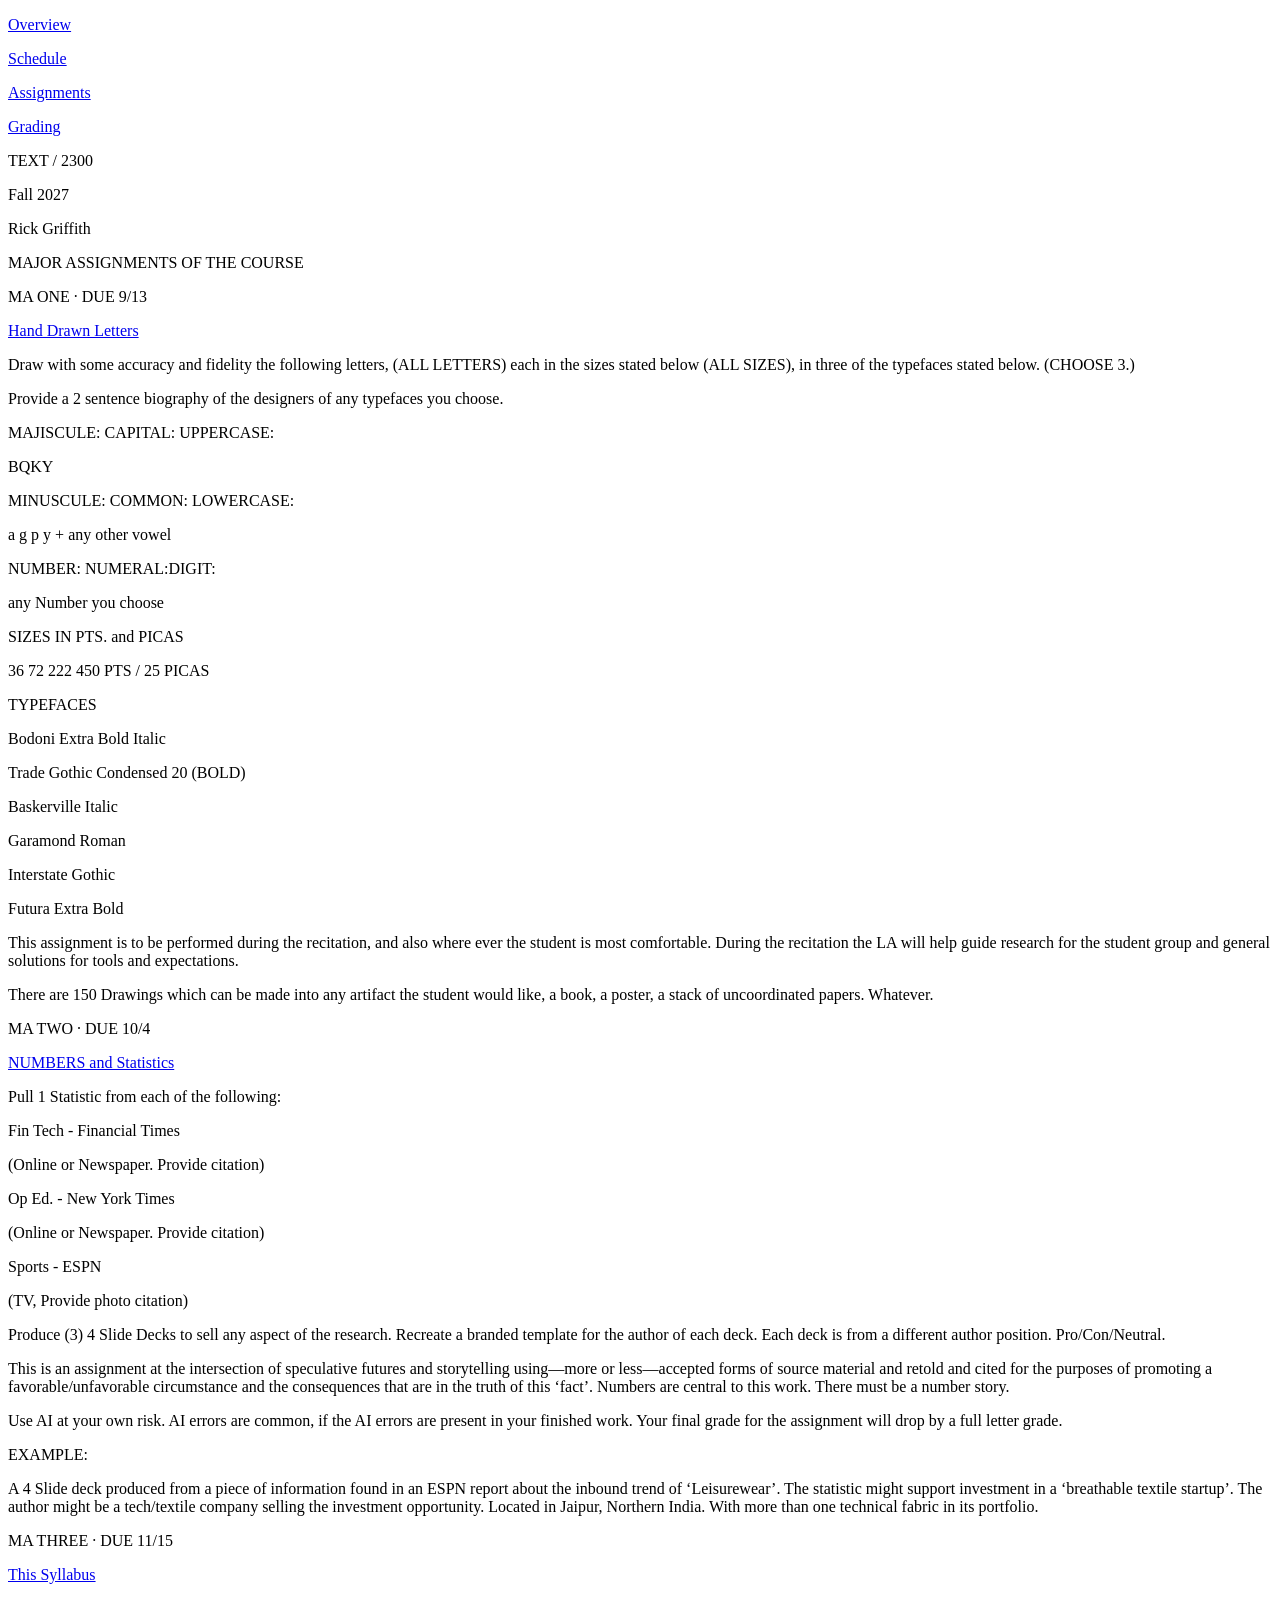
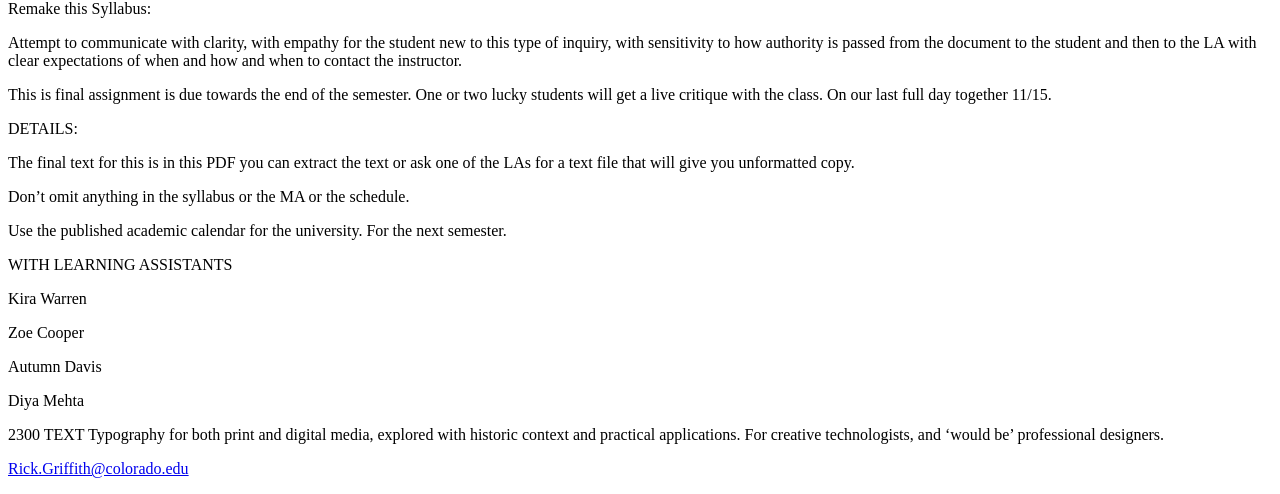
==== assignments.html @ 7f830465 "upload 1" ====
<!DOCTYPE html>
<html lang="en">
<head>
  <meta charset="UTF-8">
  <meta name="viewport" content="width=device-width, initial-scale=1">
  <title>Assignments</title>
</head>
<body>

  <p><a href="index.html">Overview</a></p>
  <p><a href="schedule.html">Schedule</a></p>
  <p><a href="assignments.html">Assignments</a></p>
  <p><a href="grading.html">Grading</a></p>
  

  <p>TEXT / 2300</p>
  <p>Fall 2027</p>
  <p>Rick Griffith</p>

  <p>MAJOR ASSIGNMENTS OF THE COURSE</p>

  <p>MA ONE · DUE 9/13</p>
  <p><a href="ma-1.html">Hand Drawn Letters</a></p>

  <p>
    Draw with some accuracy and fidelity the following letters,
    (ALL LETTERS) each in the sizes stated below (ALL SIZES),
    in three of the typefaces stated below. (CHOOSE 3.)
  </p>

  <p>
    Provide a 2 sentence biography of the designers of any
    typefaces you choose.
  </p>

  <p>MAJISCULE: CAPITAL: UPPERCASE:</p>
  <p>BQKY</p>

  <p>MINUSCULE: COMMON: LOWERCASE:</p>
  <p>a g p y + any other vowel</p>

  <p>NUMBER: NUMERAL:DIGIT:</p>
  <p>any Number you choose</p>

  <p>SIZES IN PTS. and PICAS</p>
  <p>36 72 222 450 PTS / 25 PICAS</p>

  <p>TYPEFACES</p>

  <p>Bodoni Extra Bold Italic</p>
  <p>Trade Gothic Condensed 20 (BOLD)</p>
  <p>Baskerville Italic</p>
  <p>Garamond Roman</p>
  <p>Interstate Gothic</p>
  <p>Futura Extra Bold</p>

  <p>
    This assignment is to be performed during the recitation,
    and also where ever the student is most comfortable.
    During the recitation the LA will help guide research for
    the student group and general solutions for tools and expectations.
  </p>

  <p>
    There are 150 Drawings which can be made into any artifact
    the student would like, a book, a poster, a stack of
    uncoordinated papers. Whatever.
  </p>

  <p>MA TWO · DUE 10/4</p>
  <p><a href="ma2.html">NUMBERS and Statistics</a></p>

  <p>Pull 1 Statistic from each of the following:</p>

  <p>Fin Tech - Financial Times</p>
  <p>(Online or Newspaper. Provide citation)</p>

  <p>Op Ed. - New York Times</p>
  <p>(Online or Newspaper. Provide citation)</p>

  <p>Sports - ESPN</p>
  <p>(TV, Provide photo citation)</p>

  <p>
    Produce (3) 4 Slide Decks to sell any aspect of the research.
    Recreate a branded template for the author of each deck.
    Each deck is from a different author position. Pro/Con/Neutral.
  </p>

  <p>
    This is an assignment at the intersection of speculative
    futures and storytelling using—more or less—accepted forms
    of source material and retold and cited for the purposes of
    promoting a favorable/unfavorable circumstance and the
    consequences that are in the truth of this ‘fact’.
    Numbers are central to this work. There must be a number story.
  </p>

  <p>
    Use AI at your own risk. AI errors are common, if the AI
    errors are present in your finished work. Your final grade
    for the assignment will drop by a full letter grade.
  </p>

  <p>EXAMPLE:</p>

  <p>
    A 4 Slide deck produced from a piece of information found
    in an ESPN report about the inbound trend of ‘Leisurewear’.
    The statistic might support investment in a ‘breathable
    textile startup’. The author might be a tech/textile company
    selling the investment opportunity. Located in Jaipur,
    Northern India. With more than one technical fabric in its portfolio.
  </p>

  <p>MA THREE · DUE 11/15</p>
  <p><a href="ma3.html">This Syllabus</a></p>

  <p>Remake this Syllabus:</p>

  <p>
    Attempt to communicate with clarity, with empathy for the
    student new to this type of inquiry, with sensitivity to
    how authority is passed from the document to the student
    and then to the LA with clear expectations of when and
    how and when to contact the instructor.
  </p>

  <p>
    This is final assignment is due towards the end of the
    semester. One or two lucky students will get a live critique
    with the class. On our last full day together 11/15.
  </p>

  <p>DETAILS:</p>

  <p>
    The final text for this is in this PDF you can extract the
    text or ask one of the LAs for a text file that will give
    you unformatted copy.
  </p>

  <p>Don’t omit anything in the syllabus or the MA or the schedule.</p>

  <p>
    Use the published academic calendar for the university.
    For the next semester.
  </p>

  <p>WITH LEARNING ASSISTANTS</p>

  <p>Kira Warren</p>
  <p>Zoe Cooper</p>
  <p>Autumn Davis</p>
  <p>Diya Mehta</p>

  <p>
    2300 TEXT Typography for both print and digital media,
    explored with historic context and practical applications.
    For creative technologists, and ‘would be’ professional designers.
  </p>

  <p>
    <a href="mailto:Rick.Griffith@colorado.edu">
      Rick.Griffith@colorado.edu
    </a>
  </p>

</body>
</html>
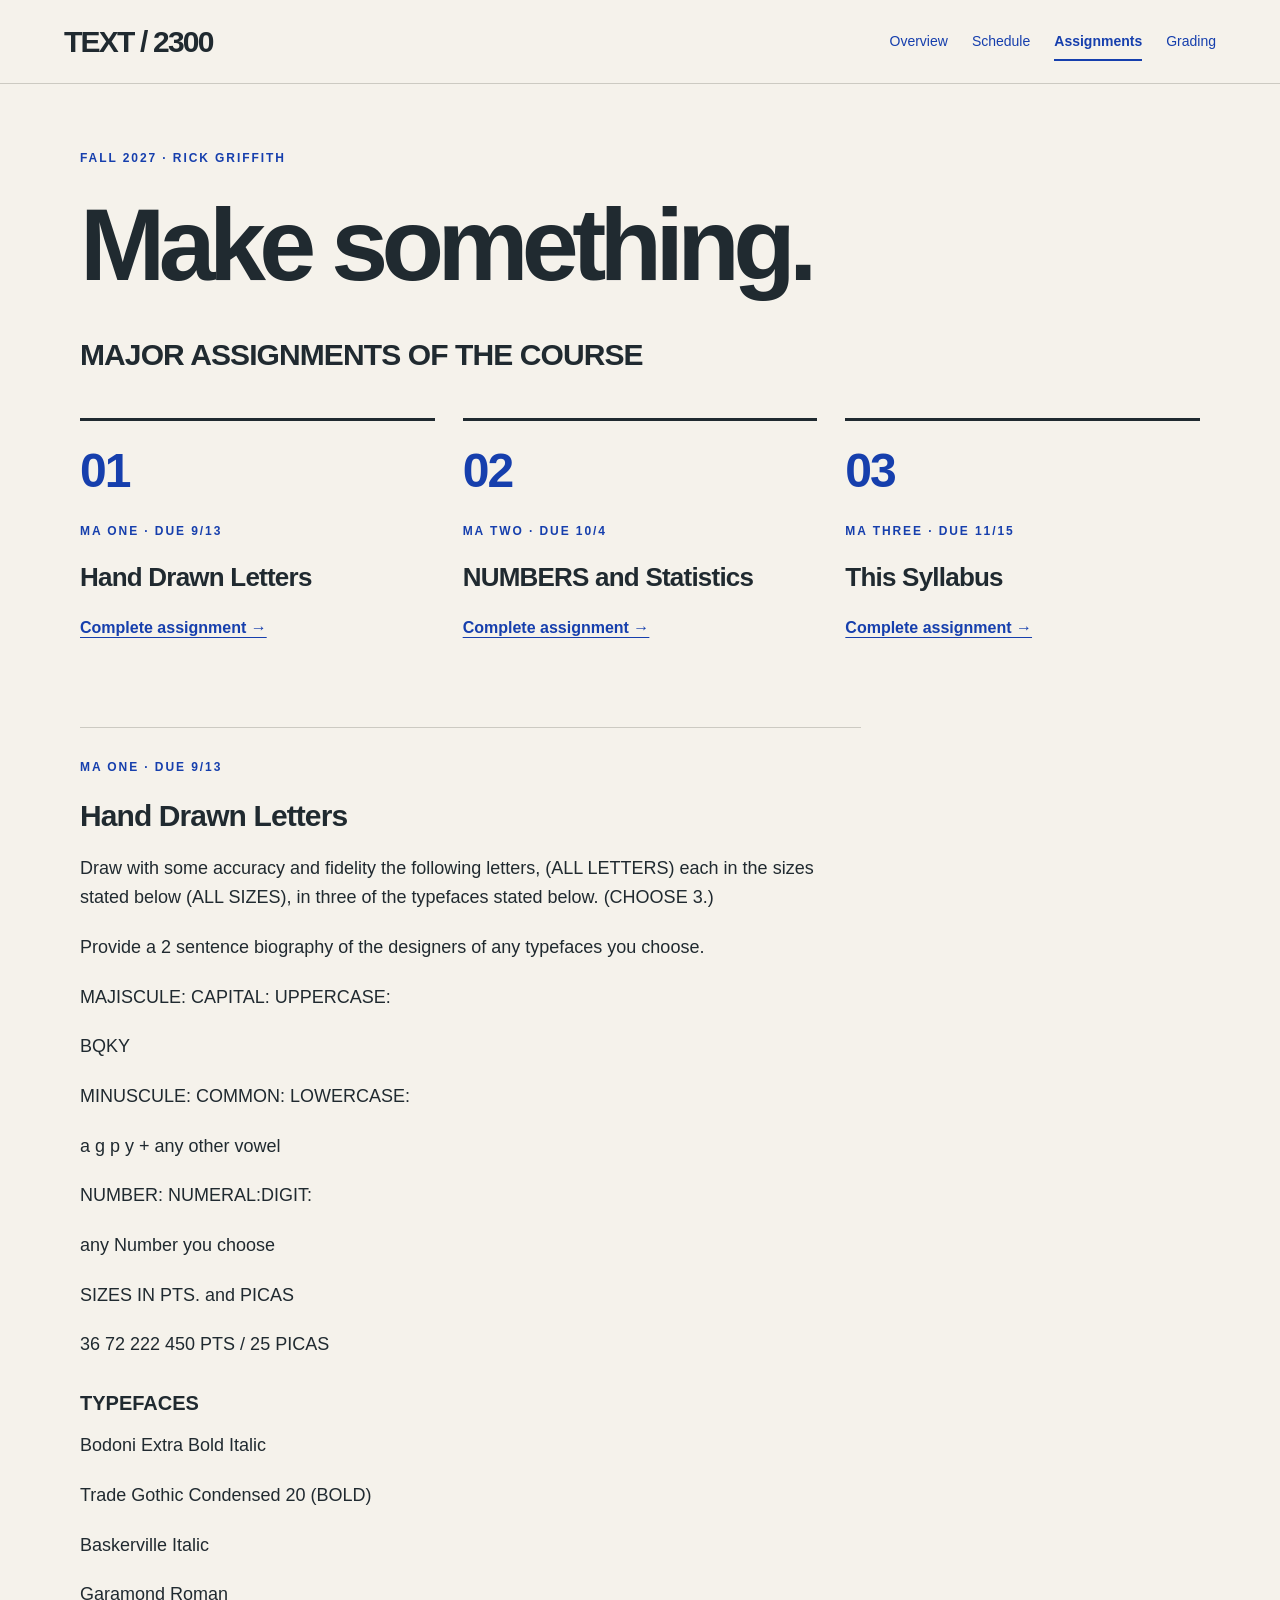
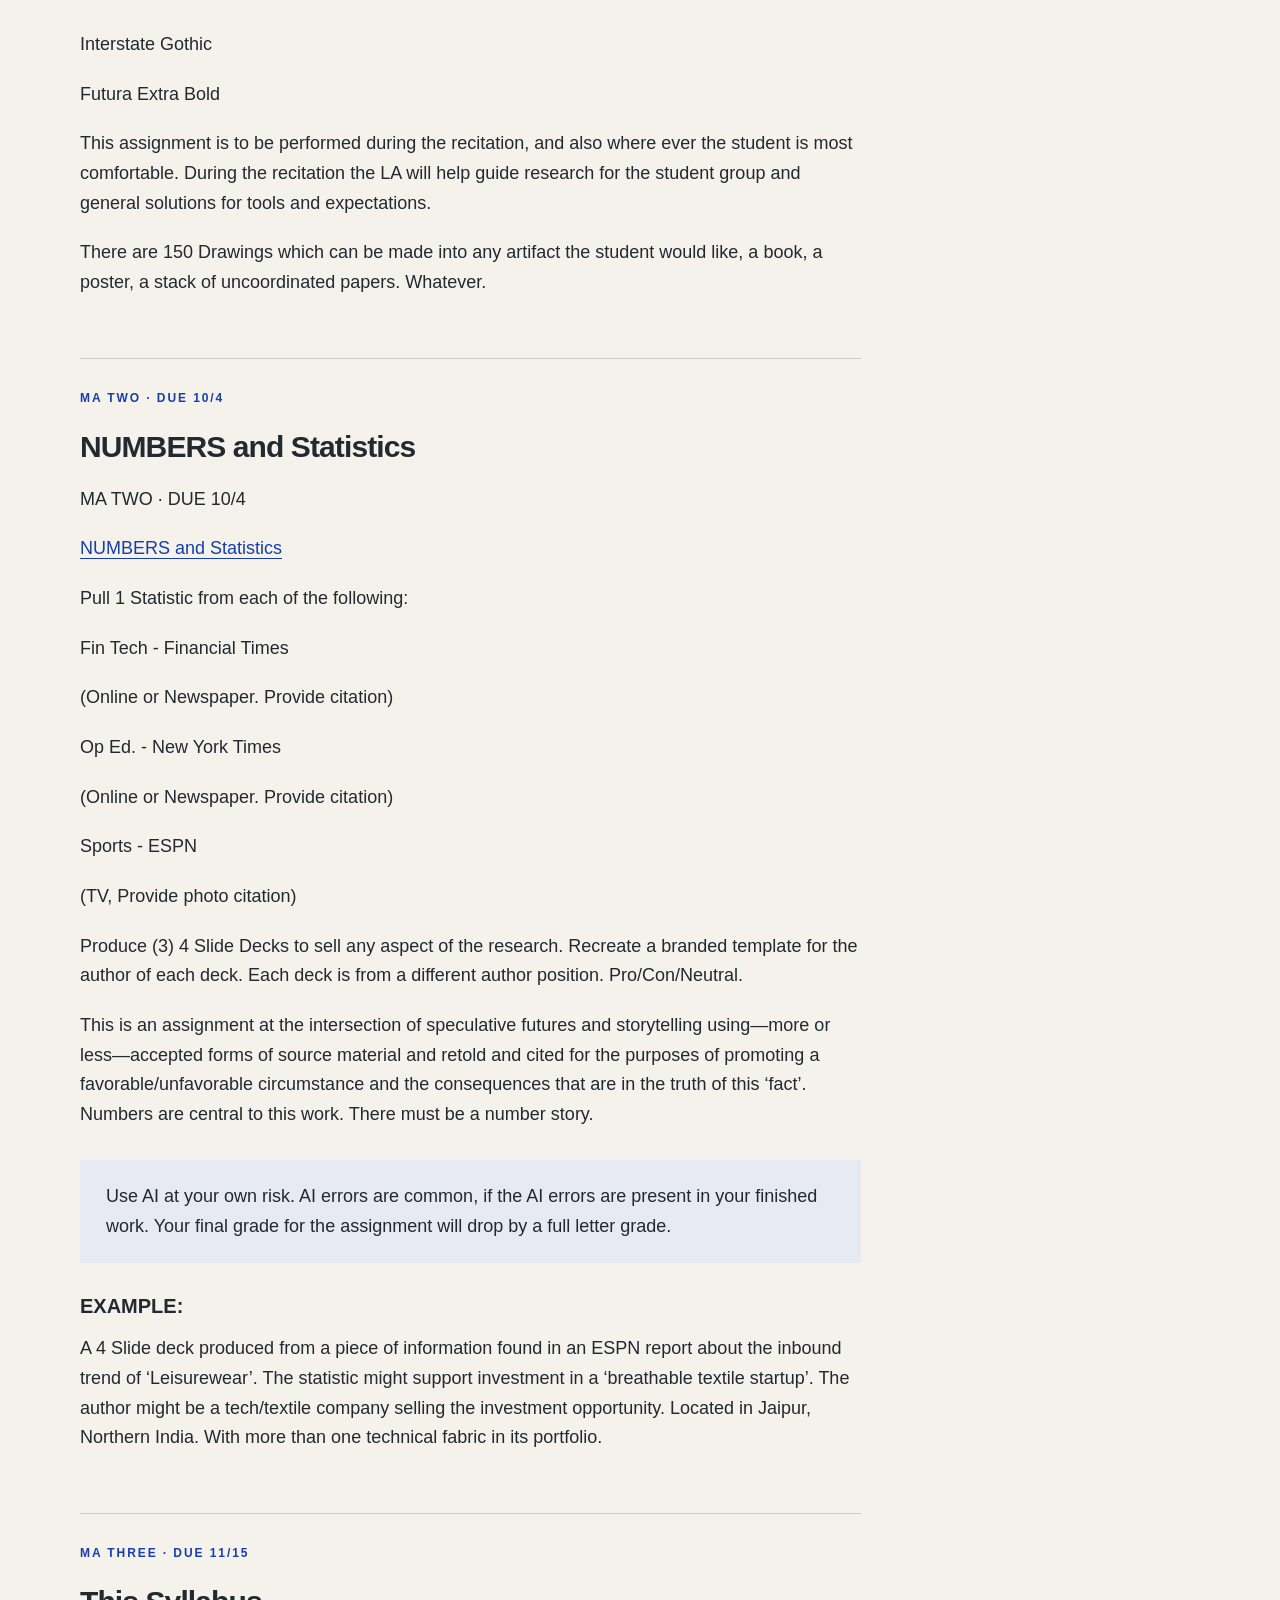
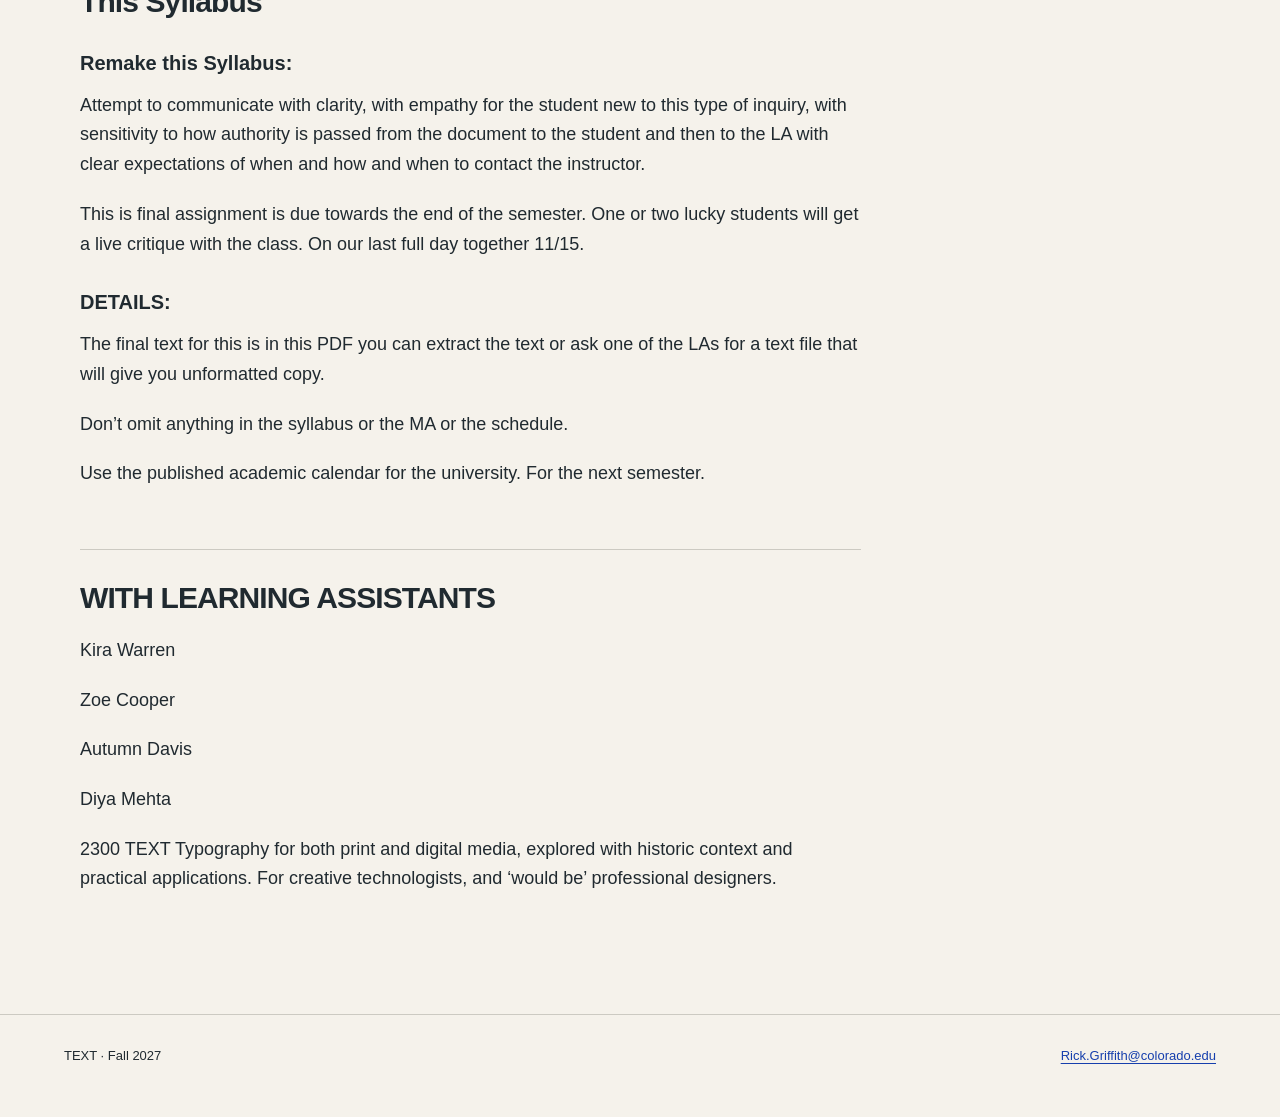
==== commit 460571da: "3" ====
--- a/assignments.html
+++ b/assignments.html
@@ -4,167 +4,205 @@
   <meta charset="UTF-8">
   <meta name="viewport" content="width=device-width, initial-scale=1">
   <title>Assignments</title>
+  <link rel="stylesheet" href="style.css">
 </head>
 <body>
-
-  <p><a href="index.html">Overview</a></p>
-  <p><a href="schedule.html">Schedule</a></p>
-  <p><a href="assignments.html">Assignments</a></p>
-  <p><a href="grading.html">Grading</a></p>
-  
-
-  <p>TEXT / 2300</p>
-  <p>Fall 2027</p>
-  <p>Rick Griffith</p>
-
-  <p>MAJOR ASSIGNMENTS OF THE COURSE</p>
-
-  <p>MA ONE · DUE 9/13</p>
-  <p><a href="ma-1.html">Hand Drawn Letters</a></p>
-
-  <p>
-    Draw with some accuracy and fidelity the following letters,
-    (ALL LETTERS) each in the sizes stated below (ALL SIZES),
-    in three of the typefaces stated below. (CHOOSE 3.)
-  </p>
-
-  <p>
-    Provide a 2 sentence biography of the designers of any
-    typefaces you choose.
-  </p>
-
-  <p>MAJISCULE: CAPITAL: UPPERCASE:</p>
-  <p>BQKY</p>
-
-  <p>MINUSCULE: COMMON: LOWERCASE:</p>
-  <p>a g p y + any other vowel</p>
-
-  <p>NUMBER: NUMERAL:DIGIT:</p>
-  <p>any Number you choose</p>
-
-  <p>SIZES IN PTS. and PICAS</p>
-  <p>36 72 222 450 PTS / 25 PICAS</p>
-
-  <p>TYPEFACES</p>
-
-  <p>Bodoni Extra Bold Italic</p>
-  <p>Trade Gothic Condensed 20 (BOLD)</p>
-  <p>Baskerville Italic</p>
-  <p>Garamond Roman</p>
-  <p>Interstate Gothic</p>
-  <p>Futura Extra Bold</p>
-
-  <p>
-    This assignment is to be performed during the recitation,
-    and also where ever the student is most comfortable.
-    During the recitation the LA will help guide research for
-    the student group and general solutions for tools and expectations.
-  </p>
-
-  <p>
-    There are 150 Drawings which can be made into any artifact
-    the student would like, a book, a poster, a stack of
-    uncoordinated papers. Whatever.
-  </p>
-
-  <p>MA TWO · DUE 10/4</p>
-  <p><a href="ma2.html">NUMBERS and Statistics</a></p>
-
-  <p>Pull 1 Statistic from each of the following:</p>
-
-  <p>Fin Tech - Financial Times</p>
-  <p>(Online or Newspaper. Provide citation)</p>
-
-  <p>Op Ed. - New York Times</p>
-  <p>(Online or Newspaper. Provide citation)</p>
-
-  <p>Sports - ESPN</p>
-  <p>(TV, Provide photo citation)</p>
-
-  <p>
-    Produce (3) 4 Slide Decks to sell any aspect of the research.
-    Recreate a branded template for the author of each deck.
-    Each deck is from a different author position. Pro/Con/Neutral.
-  </p>
-
-  <p>
-    This is an assignment at the intersection of speculative
-    futures and storytelling using—more or less—accepted forms
-    of source material and retold and cited for the purposes of
-    promoting a favorable/unfavorable circumstance and the
-    consequences that are in the truth of this ‘fact’.
-    Numbers are central to this work. There must be a number story.
-  </p>
-
-  <p>
-    Use AI at your own risk. AI errors are common, if the AI
-    errors are present in your finished work. Your final grade
-    for the assignment will drop by a full letter grade.
-  </p>
-
-  <p>EXAMPLE:</p>
-
-  <p>
-    A 4 Slide deck produced from a piece of information found
-    in an ESPN report about the inbound trend of ‘Leisurewear’.
-    The statistic might support investment in a ‘breathable
-    textile startup’. The author might be a tech/textile company
-    selling the investment opportunity. Located in Jaipur,
-    Northern India. With more than one technical fabric in its portfolio.
-  </p>
-
-  <p>MA THREE · DUE 11/15</p>
-  <p><a href="ma3.html">This Syllabus</a></p>
-
-  <p>Remake this Syllabus:</p>
-
-  <p>
-    Attempt to communicate with clarity, with empathy for the
-    student new to this type of inquiry, with sensitivity to
-    how authority is passed from the document to the student
-    and then to the LA with clear expectations of when and
-    how and when to contact the instructor.
-  </p>
-
-  <p>
-    This is final assignment is due towards the end of the
-    semester. One or two lucky students will get a live critique
-    with the class. On our last full day together 11/15.
-  </p>
-
-  <p>DETAILS:</p>
-
-  <p>
-    The final text for this is in this PDF you can extract the
-    text or ask one of the LAs for a text file that will give
-    you unformatted copy.
-  </p>
-
-  <p>Don’t omit anything in the syllabus or the MA or the schedule.</p>
-
-  <p>
-    Use the published academic calendar for the university.
-    For the next semester.
-  </p>
-
-  <p>WITH LEARNING ASSISTANTS</p>
-
-  <p>Kira Warren</p>
-  <p>Zoe Cooper</p>
-  <p>Autumn Davis</p>
-  <p>Diya Mehta</p>
-
-  <p>
-    2300 TEXT Typography for both print and digital media,
-    explored with historic context and practical applications.
-    For creative technologists, and ‘would be’ professional designers.
-  </p>
-
-  <p>
-    <a href="mailto:Rick.Griffith@colorado.edu">
-      Rick.Griffith@colorado.edu
-    </a>
-  </p>
+  <a class="skip-link" href="#main">Skip to content</a>
+
+  <header class="site-header">
+    <a class="brand" href="index.html">TEXT / 2300</a>
+
+    <nav aria-label="Main navigation">
+      <a href="index.html">Overview</a>
+      <a href="schedule.html">Schedule</a>
+      <a href="assignments.html" aria-current="page">Assignments</a>
+      <a href="grading.html">Grading</a>
+    </nav>
+  </header> 
+  <main id="main">
+    <p class="eyebrow">Fall 2027 · Rick Griffith</p>
+    <h1>Make something.</h1>
+    <h2>MAJOR ASSIGNMENTS OF THE COURSE</h2>
+    <div class="card-grid">
+      <article class="card">
+        <p class="display-number">01</p>
+        <p class="eyebrow">MA ONE · DUE 9/13</p>
+        <h2>Hand Drawn Letters</h2>
+        <a href="ma-1.html">Complete assignment →</a>
+      </article>
+
+      <article class="card">
+        <p class="display-number">02</p>
+        <p class="eyebrow">MA TWO · DUE 10/4</p>
+        <h2>NUMBERS and Statistics</h2>
+        <a href="ma-2.html">Complete assignment →</a>
+      </article>
+
+      <article class="card">
+        <p class="display-number">03</p>
+        <p class="eyebrow">MA THREE · DUE 11/15</p>
+        <h2>This Syllabus</h2>
+        <a href="ma-3.html">Complete assignment →</a>
+      </article>
+    </div>
+
+    <section class="reading-section">
+      <p class="eyebrow">MA ONE · DUE 9/13</p>
+      <h2>Hand Drawn Letters</h2>
+
+      <p>
+        Draw with some accuracy and fidelity the following letters,
+        (ALL LETTERS) each in the sizes stated below (ALL SIZES),
+        in three of the typefaces stated below. (CHOOSE 3.)
+      </p>
+
+      <p>
+        Provide a 2 sentence biography of the designers of any
+        typefaces you choose.
+      </p>
+
+      <p>MAJISCULE: CAPITAL: UPPERCASE:</p>
+      <p>BQKY</p>
+
+      <p>MINUSCULE: COMMON: LOWERCASE:</p>
+      <p>a g p y + any other vowel</p>
+
+      <p>NUMBER: NUMERAL:DIGIT:</p>
+      <p>any Number you choose</p>
+
+      <p>SIZES IN PTS. and PICAS</p>
+      <p>36 72 222 450 PTS / 25 PICAS</p>
+
+      <h3>TYPEFACES</h3>
+
+      <p>Bodoni Extra Bold Italic</p>
+      <p>Trade Gothic Condensed 20 (BOLD)</p>
+      <p>Baskerville Italic</p>
+      <p>Garamond Roman</p>
+      <p>Interstate Gothic</p>
+      <p>Futura Extra Bold</p>
+
+      <p>
+        This assignment is to be performed during the recitation,
+        and also where ever the student is most comfortable.
+        During the recitation the LA will help guide research for
+        the student group and general solutions for tools and expectations.
+      </p>
+
+      <p>
+        There are 150 Drawings which can be made into any artifact
+        the student would like, a book, a poster, a stack of
+        uncoordinated papers. Whatever.
+      </p>
+    </section>
+    <section class="reading-section">
+      <p class="eyebrow">MA TWO · DUE 10/4</p>
+      <h2>NUMBERS and Statistics</h2>
+      <p>MA TWO · DUE 10/4</p>
+      <p><a href="ma2.html">NUMBERS and Statistics</a></p>
+
+      <p>Pull 1 Statistic from each of the following:</p>
+
+      <p>Fin Tech - Financial Times</p>
+      <p>(Online or Newspaper. Provide citation)</p>
+
+      <p>Op Ed. - New York Times</p>
+      <p>(Online or Newspaper. Provide citation)</p>
+
+      <p>Sports - ESPN</p>
+      <p>(TV, Provide photo citation)</p>
+
+      <p>
+        Produce (3) 4 Slide Decks to sell any aspect of the research.
+        Recreate a branded template for the author of each deck.
+        Each deck is from a different author position. Pro/Con/Neutral.
+      </p>
+
+      <p>
+        This is an assignment at the intersection of speculative
+        futures and storytelling using—more or less—accepted forms
+        of source material and retold and cited for the purposes of
+        promoting a favorable/unfavorable circumstance and the
+        consequences that are in the truth of this ‘fact’.
+        Numbers are central to this work. There must be a number story.
+      </p>
+
+      <p class="notice">
+        Use AI at your own risk. AI errors are common, if the AI
+        errors are present in your finished work. Your final grade
+        for the assignment will drop by a full letter grade.
+      </p>
+
+      <h3>EXAMPLE:</h3>
+
+      <p>
+        A 4 Slide deck produced from a piece of information found
+        in an ESPN report about the inbound trend of ‘Leisurewear’.
+        The statistic might support investment in a ‘breathable
+        textile startup’. The author might be a tech/textile company
+        selling the investment opportunity. Located in Jaipur,
+        Northern India. With more than one technical fabric in its portfolio.
+      </p>
+    </section>
+    <section class="reading-section">
+      <p class="eyebrow">MA THREE · DUE 11/15</p>
+      <h2>This Syllabus</h2>
+
+      <h3>Remake this Syllabus:</h3>
+
+      <p>
+        Attempt to communicate with clarity, with empathy for the
+        student new to this type of inquiry, with sensitivity to
+        how authority is passed from the document to the student
+        and then to the LA with clear expectations of when and
+        how and when to contact the instructor.
+      </p>
+
+      <p>
+        This is final assignment is due towards the end of the
+        semester. One or two lucky students will get a live critique
+        with the class. On our last full day together 11/15.
+      </p>
+
+      <h3>DETAILS:</h3>
+
+      <p>
+        The final text for this is in this PDF you can extract the
+        text or ask one of the LAs for a text file that will give
+        you unformatted copy.
+      </p>
+
+      <p>Don’t omit anything in the syllabus or the MA or the schedule.</p>
+
+      <p>
+        Use the published academic calendar for the university.
+        For the next semester.
+      </p>
+    </section>
+    <section class="reading-section">
+      <h2>WITH LEARNING ASSISTANTS</h2>
+
+      <p>Kira Warren</p>
+      <p>Zoe Cooper</p>
+      <p>Autumn Davis</p>
+      <p>Diya Mehta</p>
+
+      <p>
+        2300 TEXT Typography for both print and digital media,
+        explored with historic context and practical applications.
+        For creative technologists, and ‘would be’ professional designers.
+      </p>
+    </section>
+  </main>
+  <footer class="site-footer">
+    <span>TEXT · Fall 2027</span>
+
+    <p>
+      <a href="mailto:Rick.Griffith@colorado.edu">
+        Rick.Griffith@colorado.edu
+      </a>
+    </p>
+  </footer>
 
 </body>
 </html>
--- a/style.css
+++ b/style.css
@@ -0,0 +1,601 @@
+/* Colors and animation timing */
+
+:root {
+  --paper: #f5f2eb;
+  --ink: #202a30;
+  --blue: #163fad;
+  --muted: #515b63;
+  --line: #cccac2;
+  --notice: #e7eaf2;
+  --content-width: 1180px;
+  --motion: 240ms cubic-bezier(0.2, 0.7, 0.3, 1);
+}
+
+/* Basic setup */
+
+* {
+  box-sizing: border-box;
+}
+
+html {
+  scroll-behavior: smooth;
+}
+
+body {
+  margin: 0;
+  background: var(--paper);
+  color: var(--ink);
+  font: 18px/1.65 Arial, Helvetica, sans-serif;
+}
+
+a {
+  color: var(--blue);
+  text-underline-offset: 0.22em;
+  transition: color var(--motion), text-underline-offset var(--motion);
+}
+
+a:hover {
+  text-decoration-thickness: 2px;
+  text-underline-offset: 0.3em;
+}
+
+a:focus-visible {
+  outline: 3px solid var(--blue);
+  outline-offset: 5px;
+}
+
+img {
+  display: block;
+  max-width: 100%;
+  height: auto;
+}
+
+p, ul, ol, dl {
+  margin-top: 0;
+  margin-bottom: 1.25rem;
+}
+
+h1, h2, h3 {
+  text-wrap: balance;
+}
+
+h1 {
+  margin: 24px 0 40px;
+  font-size: clamp(48px, 8vw, 104px);
+  font-weight: 800;
+  letter-spacing: -0.065em;
+  line-height: 1.02;
+  overflow-wrap: anywhere;
+}
+
+h2 {
+  margin-top: 0;
+  margin-bottom: 20px;
+  font-size: 30px;
+  letter-spacing: -0.03em;
+  line-height: 1.2;
+}
+
+h3 {
+  margin-top: 30px;
+  margin-bottom: 14px;
+  font-size: 20px;
+  line-height: 1.35;
+}
+
+/* Keyboard navigation */
+
+.skip-link {
+  position: absolute;
+  top: -100px;
+  left: 20px;
+  z-index: 10;
+  padding: 12px 18px;
+  background: white;
+  color: var(--ink);
+}
+
+.skip-link:focus {
+  top: 10px;
+}
+
+/* Header and footer */
+
+.site-header,
+.site-header nav,
+.site-footer,
+.actions {
+  display: flex;
+  flex-wrap: wrap;
+}
+
+.site-header,
+.site-header nav {
+  align-items: center;
+}
+
+.site-header,
+.site-footer {
+  justify-content: space-between;
+}
+
+.site-header {
+  gap: 25px;
+  padding: 22px 5vw;
+  border-bottom: 1px solid var(--line);
+}
+
+.brand,
+.site-header nav a,
+.button,
+.card > a,
+.back-link {
+  display: inline-block;
+}
+
+.brand,
+.site-header nav a,
+.button {
+  text-decoration: none;
+}
+
+.brand,
+.site-header nav a {
+  transition: color var(--motion), transform var(--motion);
+}
+
+.brand {
+  color: var(--ink);
+  font-size: 30px;
+  font-weight: 900;
+  letter-spacing: -0.06em;
+  line-height: 1.2;
+}
+
+.site-header nav {
+  gap: 24px;
+}
+
+.site-header nav a {
+  position: relative;
+  padding: 8px 0;
+  font-size: 14px;
+}
+
+.site-header nav a::after {
+  position: absolute;
+  right: 0;
+  bottom: 0;
+  left: 0;
+  height: 2px;
+  background: var(--blue);
+  content: "";
+  transform: scaleX(0);
+  transform-origin: left;
+  transition: transform var(--motion);
+}
+
+.site-header nav a[aria-current="page"] {
+  font-weight: bold;
+}
+
+.site-header nav a[aria-current="page"]::after,
+.site-header nav a:focus-visible::after {
+  transform: scaleX(1);
+}
+
+.site-footer {
+  gap: 20px;
+  padding: 30px 5vw;
+  border-top: 1px solid var(--line);
+  font-size: 13px;
+}
+
+/* Content and text */
+
+main {
+  width: 100%;
+  max-width: var(--content-width);
+  margin: 0 auto;
+  padding: 65px 30px 100px;
+}
+
+.eyebrow,
+.small-label {
+  font-size: 12px;
+  font-weight: bold;
+}
+
+.eyebrow,
+.accent,
+.display-number {
+  color: var(--blue);
+}
+
+.eyebrow {
+  letter-spacing: 0.16em;
+  text-transform: uppercase;
+}
+
+.introduction {
+  max-width: 720px;
+  font: 26px/1.45 Georgia, "Times New Roman", serif;
+}
+
+.statement {
+  margin: 30px 0;
+  font-size: 25px;
+  font-weight: bold;
+  line-height: 1.4;
+}
+
+.reading-section {
+  max-width: 78ch;
+  margin-top: 60px;
+  padding-top: 30px;
+  border-top: 1px solid var(--line);
+}
+
+.reading-column,
+.card,
+.assignment-sidebar {
+  min-width: 0;
+}
+
+.reading-column {
+  max-width: 75ch;
+}
+
+.plain-list {
+  padding: 0;
+  list-style: none;
+}
+
+/* Buttons */
+
+.actions {
+  gap: 12px;
+  margin: 28px 0;
+}
+
+.button {
+  padding: 12px 20px;
+  border: 1px solid var(--blue);
+  background: var(--blue);
+  color: white;
+  font-size: 16px;
+  font-weight: bold;
+  box-shadow: 0 0 0 rgb(22 63 173 / 0%);
+  transition:
+    transform var(--motion),
+    box-shadow var(--motion),
+    background-color var(--motion),
+    color var(--motion);
+}
+
+.button-secondary {
+  background: transparent;
+  color: var(--blue);
+}
+
+.button:focus-visible {
+  transform: translateY(-3px);
+  box-shadow: 0 8px 18px -8px rgb(22 63 173 / 35%);
+}
+
+.button:active {
+  transform: translateY(0);
+  box-shadow: 0 2px 5px rgb(22 63 173 / 12%);
+}
+
+/* Cards */
+
+.card-grid,
+.assignment-layout {
+  display: grid;
+}
+
+.card-grid {
+  grid-template-columns: repeat(3, minmax(0, 1fr));
+  gap: 28px;
+  margin: 45px 0;
+}
+
+.card {
+  position: relative;
+  padding: 24px 0;
+  border-top: 3px solid var(--ink);
+}
+
+.card:has(a) {
+  isolation: isolate;
+  transition: transform var(--motion), border-color var(--motion);
+}
+
+.card:has(a)::before {
+  position: absolute;
+  z-index: -1;
+  inset: -3px -12px -8px;
+  background: var(--paper);
+  box-shadow: 0 16px 28px -16px rgb(32 42 48 / 28%);
+  content: "";
+  opacity: 0;
+  pointer-events: none;
+  transition: opacity var(--motion);
+}
+
+.card:has(a):focus-within {
+  border-top-color: var(--blue);
+  transform: translateY(-6px);
+}
+
+.card:has(a):focus-within::before {
+  opacity: 1;
+}
+
+.card h2 {
+  font-size: 26px;
+}
+
+.card > a {
+  font-size: 16px;
+  font-weight: bold;
+}
+
+.display-number {
+  margin: 0 0 24px;
+  font-size: clamp(32px, 4vw, 48px);
+  font-weight: bold;
+  letter-spacing: -0.04em;
+  line-height: 1.1;
+}
+
+/* Assignment pages */
+
+.deadline,
+.notice {
+  max-width: 850px;
+}
+
+.deadline {
+  margin-bottom: 40px;
+  padding: 16px 22px;
+  background: var(--blue);
+  color: white;
+  font-size: 15px;
+  font-weight: bold;
+  letter-spacing: 0.08em;
+}
+
+.assignment-layout {
+  grid-template-columns: minmax(0, 2fr) minmax(220px, 1fr);
+  align-items: start;
+  gap: 60px;
+}
+
+.assignment-sidebar,
+.assignment-sidebar h2 {
+  font-size: 16px;
+}
+
+.assignment-sidebar section + section {
+  margin-top: 40px;
+}
+
+.assignment-sidebar h2 {
+  letter-spacing: 0.04em;
+}
+
+.notice {
+  margin: 30px 0;
+  padding: 22px 26px;
+  background: var(--notice);
+}
+
+.notice > :last-child {
+  margin-bottom: 0;
+}
+
+.assignment-sidebar .notice {
+  margin-top: 0;
+}
+
+.requirements {
+  margin: 30px 0;
+}
+
+.requirements dt {
+  margin-top: 22px;
+  font-size: 14px;
+  font-weight: bold;
+  letter-spacing: 0.03em;
+}
+
+.requirements dd {
+  margin: 8px 0 0;
+}
+
+.letter-sample {
+  font-family: Georgia, "Times New Roman", serif;
+  font-size: 56px;
+  line-height: 1.2;
+}
+
+.back-link {
+  margin-top: 45px;
+  font-weight: bold;
+  transition: transform var(--motion), text-underline-offset var(--motion);
+}
+
+.feature-image {
+  width: 100%;
+  margin: 40px 0;
+}
+
+/* Schedule */
+
+.table-wrapper {
+  width: 100%;
+  margin: 35px 0;
+  overflow-x: auto;
+}
+
+.schedule-table {
+  width: 100%;
+  border-collapse: collapse;
+}
+
+.schedule-table th,
+.schedule-table td {
+  padding: 18px 12px;
+  border-bottom: 1px solid var(--line);
+  text-align: left;
+  vertical-align: top;
+}
+
+.schedule-table th {
+  font-size: 12px;
+  letter-spacing: 0.12em;
+  text-transform: uppercase;
+}
+
+.schedule-table td:first-child {
+  color: var(--blue);
+  font-weight: bold;
+  white-space: nowrap;
+}
+
+.schedule-table td:last-child {
+  min-width: 115px;
+}
+
+.small-label {
+  display: block;
+  margin-top: 8px;
+  color: var(--muted);
+  letter-spacing: 0.08em;
+}
+
+/* Mouse and trackpad effects */
+
+@media (hover: hover) and (pointer: fine) {
+  .brand:hover,
+  .site-header nav a:hover {
+    transform: translateY(-2px);
+  }
+
+  .brand:hover {
+    color: var(--blue);
+  }
+
+  .site-header nav a:hover::after {
+    transform: scaleX(1);
+  }
+
+  .button:hover {
+    background: #102e82;
+    transform: translateY(-4px);
+    box-shadow: 0 10px 20px -8px rgb(22 63 173 / 35%);
+  }
+
+  .button-secondary:hover {
+    background: var(--notice);
+  }
+
+  .button:active {
+    transform: translateY(0);
+    box-shadow: 0 2px 5px rgb(22 63 173 / 12%);
+  }
+
+  .card:has(a):hover {
+    border-top-color: var(--blue);
+    transform: translateY(-6px);
+  }
+
+  .card:has(a):hover::before {
+    opacity: 1;
+  }
+
+  .back-link:hover {
+    transform: translateX(-4px);
+  }
+}
+
+/* Mobile */
+
+@media (max-width: 760px) {
+  .site-header {
+    align-items: flex-start;
+    padding: 20px;
+  }
+
+  .site-header nav {
+    gap: 10px 18px;
+  }
+
+  main {
+    padding: 40px 20px 70px;
+  }
+
+  h1 {
+    margin-bottom: 30px;
+  }
+
+  .introduction {
+    font-size: 23px;
+  }
+
+  .card-grid,
+  .assignment-layout {
+    grid-template-columns: 1fr;
+  }
+
+  .card-grid {
+    gap: 15px;
+  }
+
+  .assignment-layout {
+    gap: 35px;
+  }
+
+  .reading-section {
+    margin-top: 40px;
+  }
+
+  .schedule-table th,
+  .schedule-table td {
+    padding: 14px 8px;
+    font-size: 14px;
+  }
+
+  .schedule-table th {
+    font-size: 11px;
+  }
+
+  .notice {
+    padding: 20px;
+  }
+}
+
+/* Reduced motion */
+
+@media (prefers-reduced-motion: reduce) {
+  html {
+    scroll-behavior: auto;
+  }
+
+  *,
+  *::before,
+  *::after {
+    animation: none !important;
+    transition: none !important;
+  }
+
+  .brand,
+  .site-header nav a,
+  .button,
+  .card:has(a),
+  .back-link {
+    transform: none !important;
+  }
+}
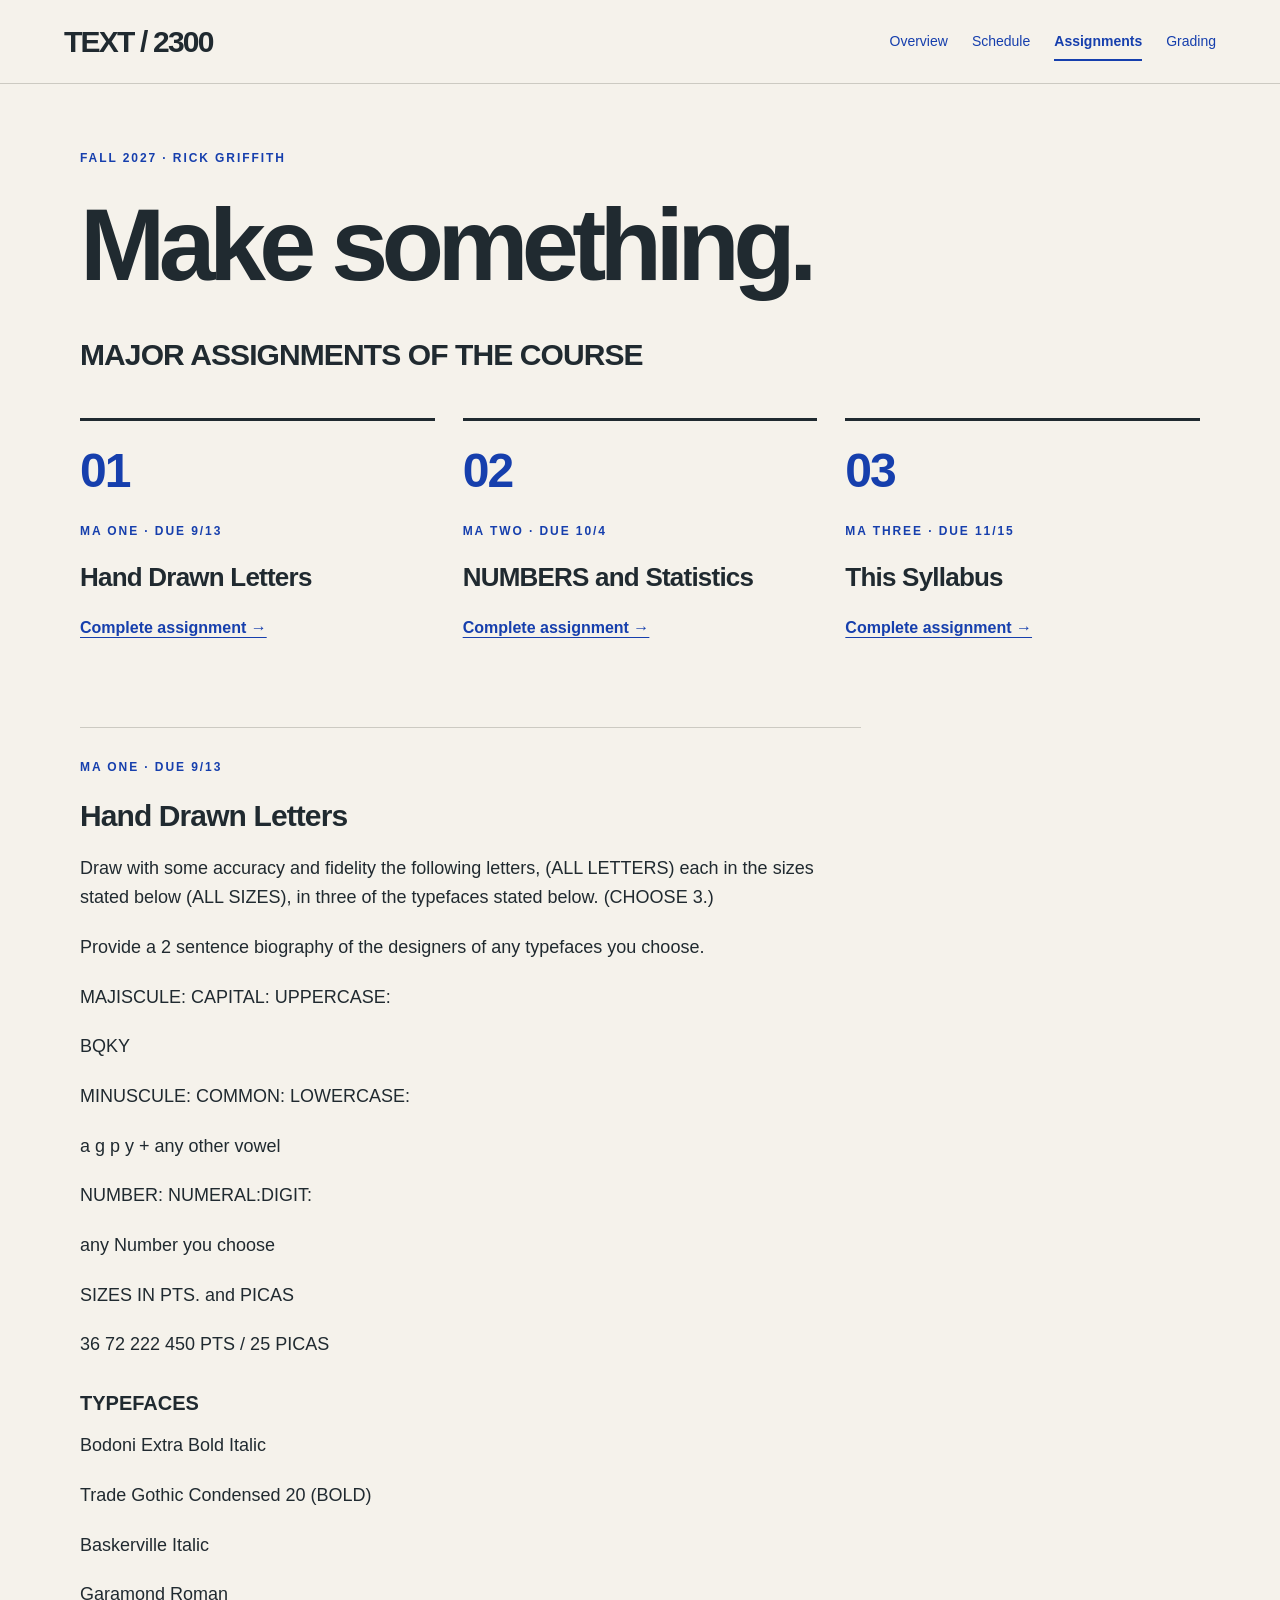
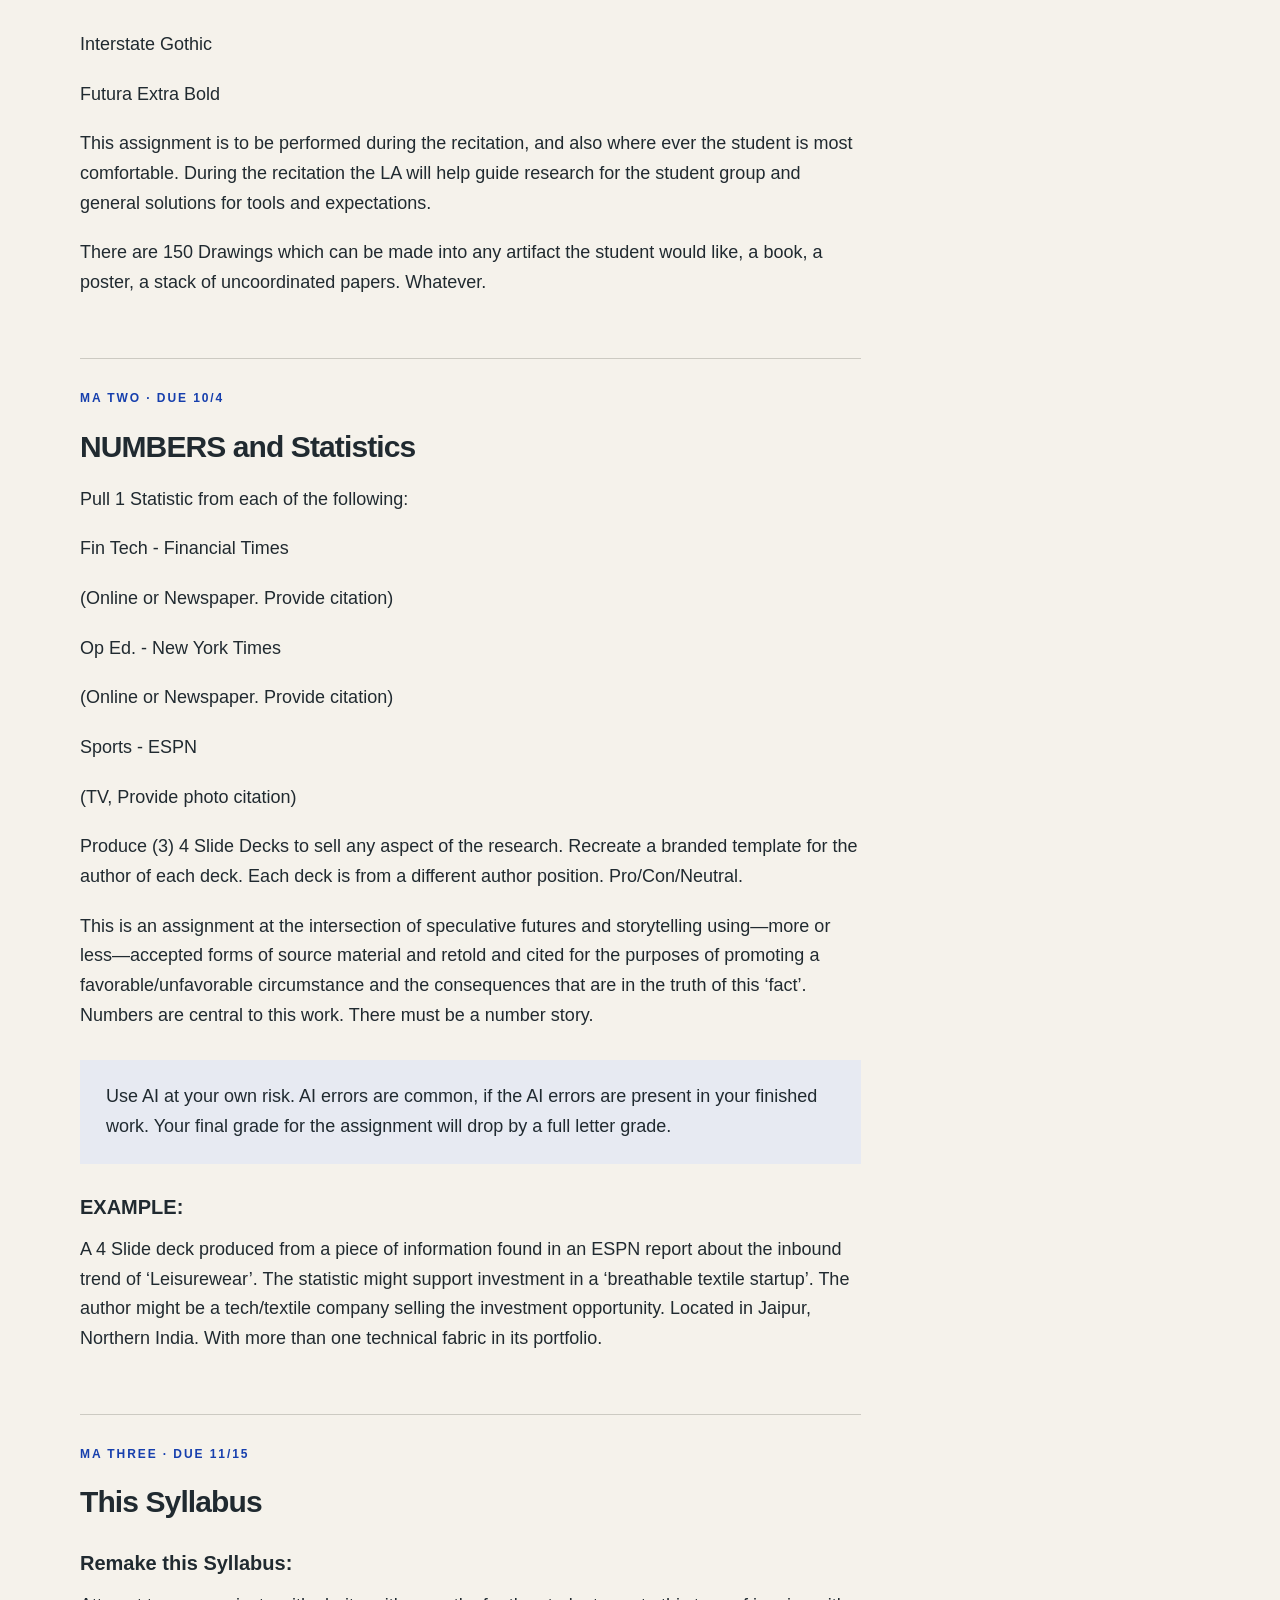
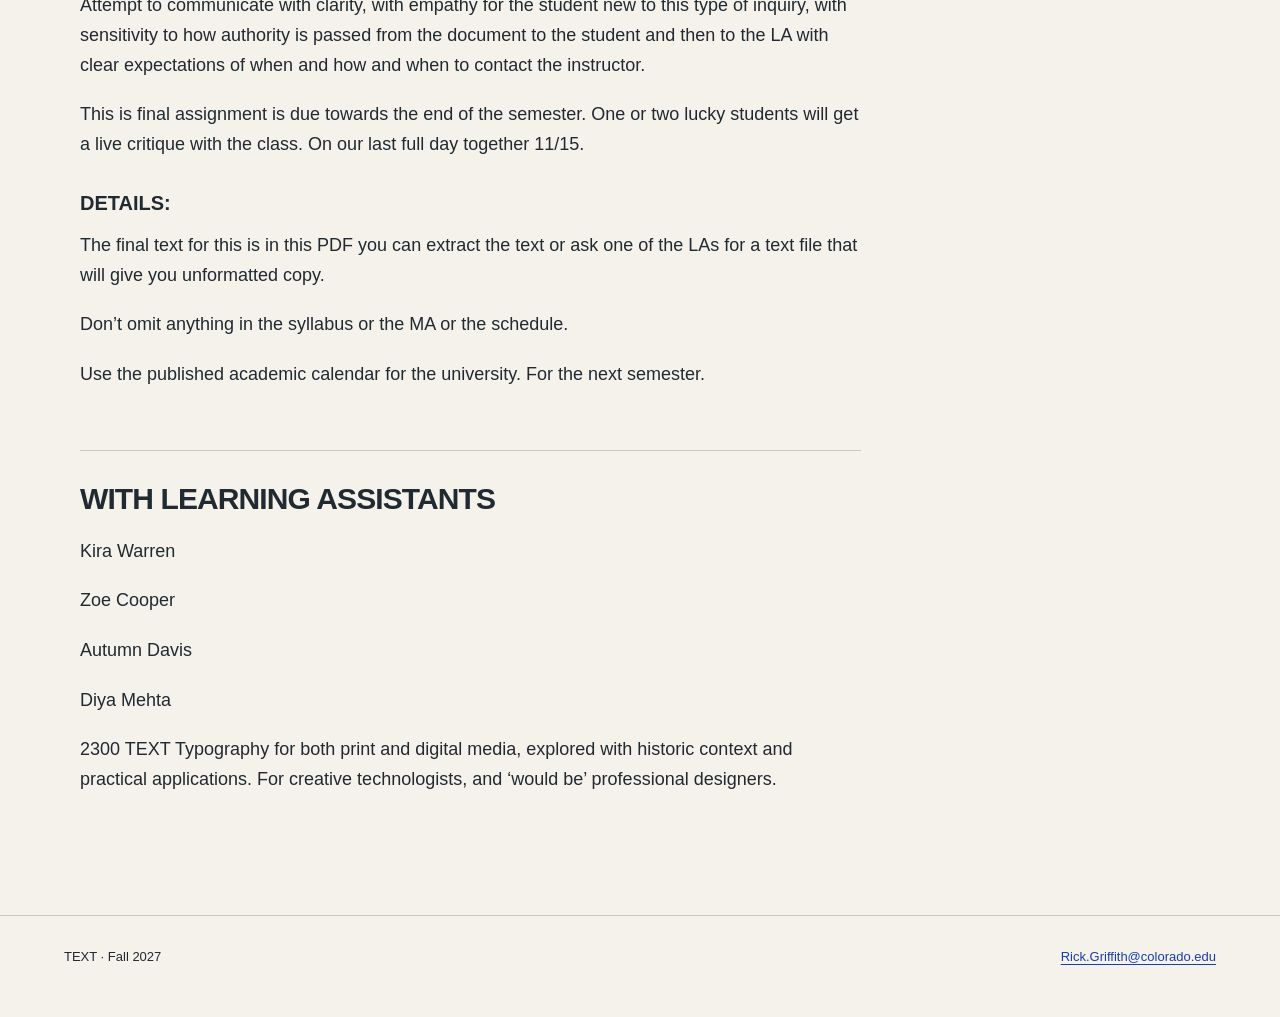
==== commit 54122d37: "doneA" ====
--- a/assignments.html
+++ b/assignments.html
@@ -35,14 +35,14 @@
         <p class="display-number">02</p>
         <p class="eyebrow">MA TWO · DUE 10/4</p>
         <h2>NUMBERS and Statistics</h2>
-        <a href="ma-2.html">Complete assignment →</a>
+        <a href="ma2.html">Complete assignment →</a>
       </article>
 
       <article class="card">
         <p class="display-number">03</p>
         <p class="eyebrow">MA THREE · DUE 11/15</p>
         <h2>This Syllabus</h2>
-        <a href="ma-3.html">Complete assignment →</a>
+        <a href="ma3.html">Complete assignment →</a>
       </article>
     </div>
 
@@ -98,14 +98,12 @@
     <section class="reading-section">
       <p class="eyebrow">MA TWO · DUE 10/4</p>
       <h2>NUMBERS and Statistics</h2>
-      <p>MA TWO · DUE 10/4</p>
-      <p><a href="ma2.html">NUMBERS and Statistics</a></p>
 
       <p>Pull 1 Statistic from each of the following:</p>
 
       <p>Fin Tech - Financial Times</p>
       <p>(Online or Newspaper. Provide citation)</p>
-
+      
       <p>Op Ed. - New York Times</p>
       <p>(Online or Newspaper. Provide citation)</p>
 
